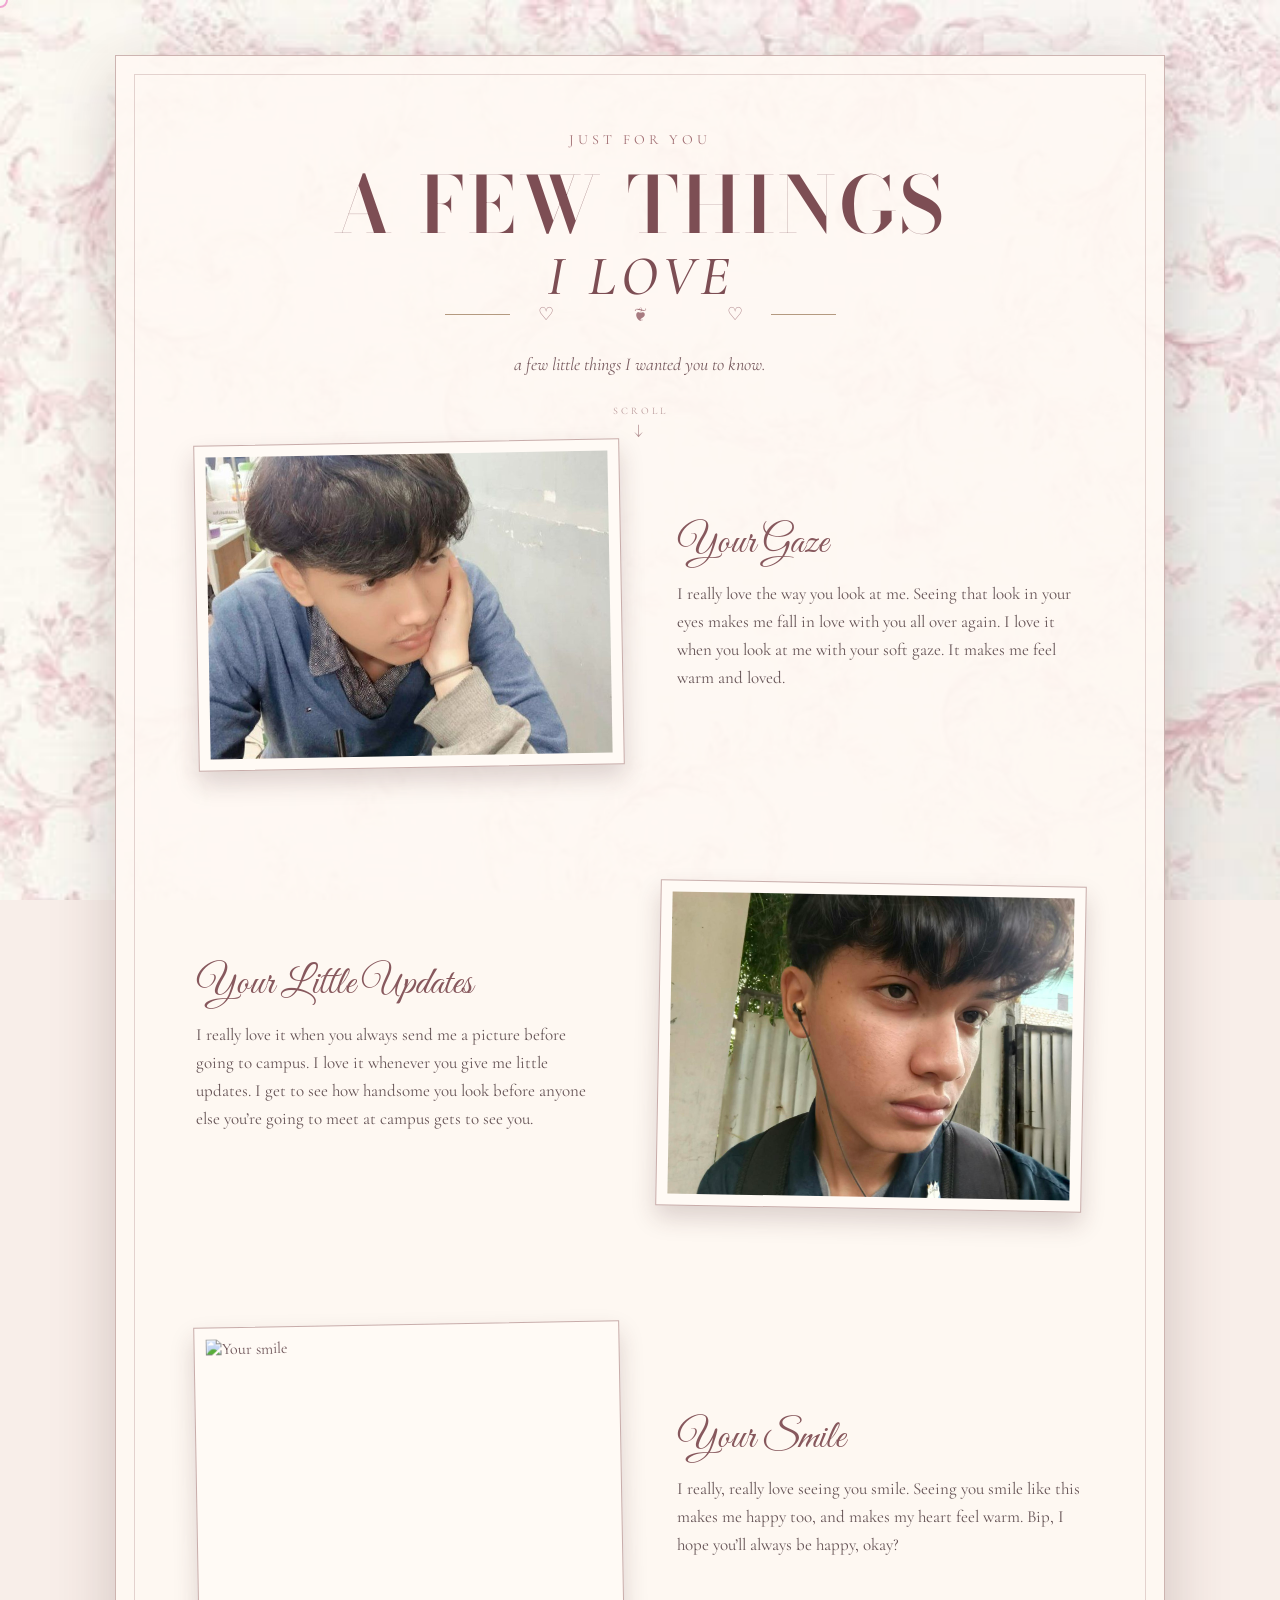
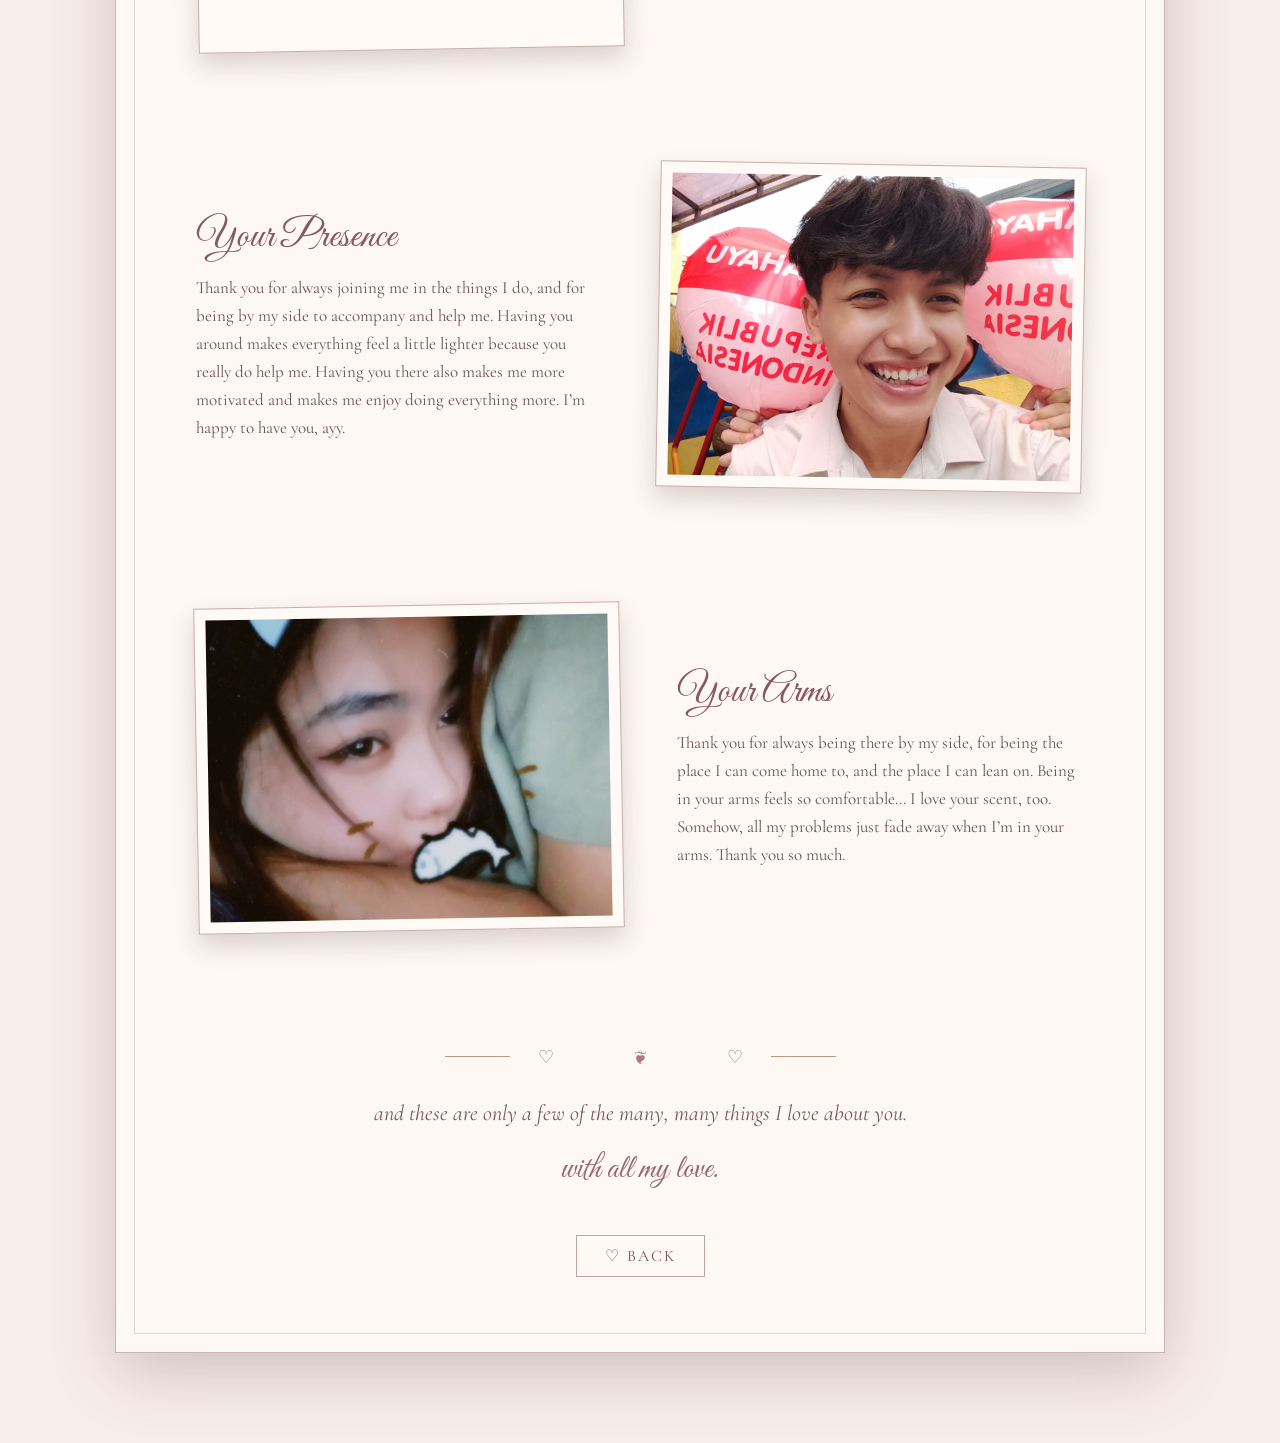
==== page2.html @ ce4d96d6 "Add files via upload" ====
<!DOCTYPE html>
<html lang="en">
<head>
    <meta charset="UTF-8">
    <meta name="viewport" content="width=device-width, initial-scale=1.0">

    <title>A Few Things I Love</title>

    <link rel="preconnect" href="https://fonts.googleapis.com">
    <link rel="preconnect" href="https://fonts.gstatic.com" crossorigin>

   <link href="https://fonts.googleapis.com/css2?family=Bodoni+Moda:opsz,wght@6..96,500;6..96,600;6..96,700&family=Cormorant+Garamond:ital,wght@0,400;0,500;1,400;1,500&family=Great+Vibes&display=swap" rel="stylesheet">

    <link rel="stylesheet" href="style.css">
</head>

<body class="page2-body">

    <div class="custom-cursor"></div>

    <main class="page2">

        <div class="page2-card">

            <header class="page2-header">

                <p class="eyebrow">
                    JUST FOR YOU
                </p>

                <h1>
                    A FEW THINGS
                    <span>I LOVE</span>
                </h1>

                <div class="divider">
                    <span>♡</span>
                    <span></span>
                    <span>❦</span>
                    <span></span>
                    <span>♡</span>
                </div>

                <p class="intro">
                    a few little things I wanted you to know.
                </p>

                <div class="scroll-hint">
                    <span>SCROLL</span>
                    <span>↓</span>
                </div>

            </header>


            <!-- 1 -->

            <section class="love-item">

                <div class="photo-box">
                    <img src="lookatme.jpg" alt="Look at me">
                </div>

                <div class="love-text">

                    <h2>
                        Your Gaze
                    </h2>

                    <p>
                        I really love the way you look at me. Seeing that look in your eyes makes me fall in love with you all over again. I love it when you look at me with your soft gaze. It makes me feel warm and loved.
                    </p>

                </div>

            </section>


            <!-- 2 -->

            <section class="love-item reverse">

                <div class="photo-box">
                    <img src="beforecampus.jpg" alt="Before campus">
                </div>

                <div class="love-text">

                    <h2>
                        Your Little Updates
                    </h2>

                    <p>
                        I really love it when you always send me a picture before going to campus. I love it whenever you give me little updates. I get to see how handsome you look before anyone else you’re going to meet at campus gets to see you.
                    </p>

                </div>

            </section>


            <!-- 3 -->

            <section class="love-item">

                <div class="photo-box">
                    <img src="smile.jpg" alt="Your smile">
                </div>

                <div class="love-text">

                    <h2>
                        Your Smile
                    </h2>

                    <p>
                        I really, really love seeing you smile. Seeing you smile like this makes me happy too, and makes my heart feel warm. Bip, I hope you’ll always be happy, okay?
                    </p>

                </div>

            </section>


            <!-- 4 -->

            <section class="love-item reverse">

                <div class="photo-box">
                    <img src="wme.jpg" alt="With me">
                </div>

                <div class="love-text">

                    <h2>
                        Your Presence
                    </h2>

                    <p>
                        Thank you for always joining me in the things I do, and for being by my side to accompany and help me. Having you around makes everything feel a little lighter because you really do help me. Having you there also makes me more motivated and makes me enjoy doing everything more. I’m happy to have you, ayy.
                    </p>

                </div>

            </section>


            <!-- 5 -->

            <section class="love-item">

                <div class="photo-box">
                    <img src="hugme.jpg" alt="Hug me">
                </div>

                <div class="love-text">

                    <h2>
                        Your Arms
                    </h2>

                    <p>
                        Thank you for always being there by my side, for being the place I can come home to, and the place I can lean on. Being in your arms feels so comfortable... I love your scent, too. Somehow, all my problems just fade away when I’m in your arms. Thank you so much.
                    </p>

                </div>

            </section>


            <!-- END -->

            <section class="ending">

                <div class="divider">
                    <span>♡</span>
                    <span></span>
                    <span>❦</span>
                    <span></span>
                    <span>♡</span>
                </div>

                <p>
                    and these are only a few of the many, many things I love about you.
                </p>

                <span class="signature">
                    with all my love.
                </span>

            </section>


            <div class="back-area">
                <a href="page1.html" id="backButton">
                    ♡ BACK
                </a>
            </div>

        </div>

    </main>


    <audio id="backgroundMusic" loop>
        <source src="la-vie-en-rose.mp3" type="audio/mpeg">
    </audio>

    <audio id="clickSound" preload="auto">
        <source src="clicksound.mp3" type="audio/mpeg">
    </audio>


    <script src="script.js"></script>

</body>
</html>
---- style.css ----
/* =========================================
   RESET
========================================= */

* {
    margin: 0;
    padding: 0;
    box-sizing: border-box;
}


/* =========================================
   HTML & BODY
========================================= */

html,
body {
    width: 100%;
    height: 100%;
}

body {
    font-family: "Cormorant Garamond", serif;

    color: #59413b;

    overflow: hidden;

    /* Custom cursor */
    cursor: none;
}


/* =========================================
   MAIN PAGE
========================================= */

.page {
    width: 100%;
    height: 100vh;

    min-height: 650px;

    position: relative;

    display: flex;
    align-items: center;
    justify-content: center;

    overflow: hidden;

    /*
       BACKGROUND UTAMA
       File: background1.jpg
    */

    background-image:
        linear-gradient(
            rgba(255, 245, 245, 0.12),
            rgba(255, 245, 245, 0.12)
        ),
        url("background1.jpg");

    background-size: cover;
    background-position: center;
    background-repeat: no-repeat;
}


/* =========================================
   SOFT OVERLAY
========================================= */

.page::before {
    content: "";

    position: absolute;
    inset: 0;

    background:
        rgba(255, 245, 245, 0.12);

    pointer-events: none;

    z-index: 0;
}

/* =========================================
   MAIN ROMANCE FRAME
========================================= */

.romance-frame {
    width: min(850px, 86vw);

    height: min(600px, 82vh);

    min-height: 500px;

    position: relative;

    display: flex;

    flex-direction: column;

    align-items: center;

    justify-content: space-between;

    padding: 60px 70px 40px;

    /*
       Ivory paper effect
    */

    background:
        rgba(255, 252, 247, 0.93);

    border: 1px solid #a88a70;

    outline:
        1px solid rgba(168, 138, 112, 0.55);

    outline-offset: -12px;

    box-shadow:
        0 18px 50px rgba(99, 66, 66, 0.22);

    z-index: 5;
}


/* =========================================
   INNER FRAME
========================================= */

.romance-frame::before {
    content: "";

    position: absolute;

    top: 24px;
    left: 24px;
    right: 24px;
    bottom: 24px;

    border:
        1px solid rgba(168, 138, 112, 0.35);

    pointer-events: none;
}


/* =========================================
   CORNER ORNAMENTS
========================================= */

.corner {
    position: absolute;

    color: #8f7066;

    font-size: 50px;

    opacity: 0.8;

    z-index: 5;
}

.top-left {
    top: 3px;
    left: 12px;
}

.top-right {
    top: 3px;
    right: 12px;

    transform: scaleX(-1);
}

.bottom-left {
    bottom: 3px;
    left: 12px;

    transform: scaleY(-1);
}

.bottom-right {
    bottom: 3px;
    right: 12px;

    transform: rotate(180deg);
}


/* =========================================
   TOP ORNAMENT
========================================= */

.ornament {
    display: flex;

    align-items: center;

    gap: 10px;

    color: #9d806c;

    font-size: 17px;

    z-index: 3;
}

.line {
    width: 55px;

    height: 1px;

    background: #b49a80;
}


/* =========================================
   OPENING CONTENT
========================================= */

.opening-content {
    text-align: center;

    display: flex;

    flex-direction: column;

    align-items: center;

    z-index: 3;
}


/* =========================================
   JUST FOR YOU
========================================= */

.eyebrow {
    margin-bottom: 20px;

    font-size: 14px;

    text-transform: uppercase;

    letter-spacing: 4px;

    color: #92756c;
}


/* =========================================
   MAIN TITLE
========================================= */

h1 {
    font-size: clamp(42px, 6vw, 70px);

    line-height: 0.95;

    font-weight: 500;

    letter-spacing: 4px;

    color: #563f3b;
}

h1 span {
    display: inline-block;

    margin-top: 8px;

    font-size: 0.65em;

    font-weight: 600;

    letter-spacing: 5px;

    color: #7e4e54;
}


/* =========================================
   DIVIDER
========================================= */

.divider {
    display: flex;

    align-items: center;

    margin: 25px 0 15px;

    color: #9d806c;
}

.divider::before,
.divider::after {
    content: "";

    width: 65px;

    height: 1px;

    background: #b49a80;
}

.divider span {
    margin: 0 12px;

    font-size: 18px;
}


/* =========================================
   DEDICATION
========================================= */

.dedication {
    font-family: "Great Vibes", cursive;

    font-size: 32px;

    color: #9a5d67;

    margin-bottom: 10px;
}


/* =========================================
   MESSAGE
========================================= */

.message {
    font-size: 18px;

    line-height: 1.6;

    letter-spacing: 1px;

    color: #654e48;
}


/* =========================================
   OPEN BUTTON
========================================= */

#openButton {
    margin-top: 32px;

    padding: 13px 30px;

    font-family: "Cormorant Garamond", serif;

    font-size: 15px;

    letter-spacing: 4px;

    color: #704c4d;

    background:
        rgba(255, 250, 245, 0.95);

    border:
        1px solid #a88969;

    cursor: none;

    transition:
        transform 0.3s ease,
        background 0.3s ease,
        letter-spacing 0.3s ease,
        box-shadow 0.3s ease;
}

#openButton:hover {
    background: #fffdf9;

    transform: translateY(-3px);

    letter-spacing: 5px;

    box-shadow:
        0 8px 20px rgba(112, 76, 77, 0.16);
}

#openButton:active {
    transform: translateY(0);
}


/* =========================================
   BOTTOM TEXT
========================================= */

.bottom-text {
    display: flex;

    align-items: center;

    gap: 15px;

    color: #9f816c;

    opacity: 0.85;

    z-index: 3;
}

.bottom-text p {
    font-size: 11px;

    text-transform: uppercase;

    letter-spacing: 3px;
}

.bottom-text span {
    font-size: 18px;
}


/* =========================================
   CUSTOM WHITE CURSOR
========================================= */

.custom-cursor {
    position: fixed;

    width: 11px;
    height: 11px;

    background: #ffffff;

    border-radius: 50%;

    border:
        1px solid rgba(255, 255, 255, 0.95);

    box-shadow:
        0 0 6px rgba(255, 255, 255, 1),
        0 0 13px rgba(255, 220, 230, 0.9);

    pointer-events: none;

    transform:
        translate(-50%, -50%);

    z-index: 9999;
}


/* =========================================
   CURSOR SPARKLE
========================================= */

.cursor-sparkle {
    position: fixed;

    pointer-events: none;

    color: #ffffff;

    font-size: 13px;

    z-index: 9998;

    transform:
        translate(-50%, -50%);

    animation:
        sparkleFade 0.7s ease-out forwards;
}


@keyframes sparkleFade {

    0% {
        opacity: 0;

        transform:
            translate(-50%, -50%)
            scale(0.3)
            rotate(0deg);
    }

    25% {
        opacity: 1;
    }

    100% {
        opacity: 0;

        transform:
            translate(
                calc(-50% + var(--sparkle-x)),
                calc(-50% + var(--sparkle-y))
            )
            scale(1.4)
            rotate(45deg);
    }
}


/* =========================================
   MOBILE
========================================= */

@media (max-width: 600px) {

    body {
        cursor: auto;
    }

    .custom-cursor,
    .cursor-sparkle {
        display: none;
    }


    .page {
        min-height: 600px;
    }


    .romance-frame {
        width: 90vw;

        height: 78vh;

        min-height: 500px;

        padding:
            50px 25px 35px;
    }


    .romance-frame::before {
        top: 18px;
        left: 18px;
        right: 18px;
        bottom: 18px;
    }


    .corner {
        font-size: 35px;
    }


    .branch {
        transform: scale(0.7);
    }


    .line {
        width: 30px;
    }


    .eyebrow {
        font-size: 10px;

        letter-spacing: 3px;
    }


    h1 {
        font-size: 40px;
    }


    h1 span {
        font-size: 0.62em;

        letter-spacing: 3px;
    }


    .dedication {
        font-size: 27px;
    }


    .message {
        font-size: 16px;
    }


    #openButton {
        padding: 12px 23px;
    }
}


/* ==============================
   PAGE 2
============================== */

.page2-body {
    min-height: 100vh;

    overflow-x: hidden;
    overflow-y: auto;
}

.page2 {
    min-height: 100vh;

    display: flex;
    justify-content: center;

    padding: 55px 20px 90px;
}

.page2-card {
    width: min(1050px, 94vw);

    background: rgba(255, 249, 244, 0.92);

    border: 1px solid rgba(145, 96, 96, 0.45);

    box-shadow:
        0 20px 60px rgba(67, 36, 38, 0.22);

    padding: 75px 80px;

    position: relative;
}

.page2-card::before {
    content: "";

    position: absolute;

    inset: 18px;

    border: 1px solid rgba(145, 96, 96, 0.25);

    pointer-events: none;
}

/* ==========================================
   PAGE 2 TITLE — FINAL
========================================== */

body {
    font-family: "Cormorant Garamond", serif;

    color: #6f565a;

    background:
        url("background1.jpg")
        center center / cover
        fixed no-repeat;

    background-color: #f8eee9;
}

.page2-header {
    width: 100%;
    text-align: center;
    margin-left: auto;
    margin-right: auto;
}

.page2-header .eyebrow {
    text-align: center;
    color: #a16e73;
}

.page2-header h1 {
    width: 100%;
    margin: 0 auto;

    font-family: "Bodoni Moda", serif;
    font-size: clamp(48px, 7vw, 78px);
    font-weight: 600;

    line-height: 0.95;
    letter-spacing: 3px;
    text-transform: uppercase;

    text-align: center;

    /* SATU WARNA */
    color: #7d4e54 !important;
}

.page2-header h1 span {
    display: block;
    width: 100%;

    margin: 8px auto 0;

    font-family: "Cormorant Garamond", serif;
    font-size: clamp(38px, 5vw, 56px);
    font-weight: 500;
    font-style: italic;

    letter-spacing: 5px;
    text-transform: uppercase;

    text-align: center;

    /* WARNA SAMA */
    color: #7d4e54 !important;
}

.page2-header .divider {
    display: flex;
    justify-content: center;
    align-items: center;

    width: 100%;
    margin-left: auto;
    margin-right: auto;
}

.page2-header .intro {
    width: 100%;
    text-align: center;
    margin-left: auto;
    margin-right: auto;
}

.page2-header .scroll-hint {
    width: 100%;
    text-align: center;
    align-items: center;
}

.intro {
    font-family: "Cormorant Garamond", serif;

    font-size: 18px;

    font-style: italic;

    color: #795c60;
}

.scroll-hint {
    margin-top: 30px;

    display: flex;
    flex-direction: column;
    align-items: center;

    font-family: "Cormorant Garamond", serif;

    font-size: 10px;

    letter-spacing: 3px;

    color: #9b7074;

    opacity: 0.7;
}

.scroll-hint span:last-child {
    font-size: 21px;

    animation: scrollDown 1.5s ease-in-out infinite;
}

@keyframes scrollDown {
    0%, 100% {
        transform: translateY(0);
        opacity: 0.4;
    }

    50% {
        transform: translateY(7px);
        opacity: 1;
    }
}


/* ==============================
   LOVE ITEMS
============================== */

.love-item {
    width: 100%;

    display: flex;

    align-items: center;

    gap: 55px;

    margin-bottom: 115px;

    position: relative;

    z-index: 2;
}

.love-item.reverse {
    flex-direction: row-reverse;
}

.photo-box {
    width: 48%;

    flex-shrink: 0;

    padding: 11px;

    background: #fffaf5;

    border: 1px solid rgba(145, 96, 96, 0.5);

    box-shadow:
        0 12px 25px rgba(67, 36, 38, 0.18);

    transform: rotate(-1deg);

    transition: 0.4s ease;
}

.reverse .photo-box {
    transform: rotate(1deg);
}

.photo-box:hover {
    transform: rotate(0deg) translateY(-4px);
}

.photo-box img {
    width: 100%;

    display: block;

    aspect-ratio: 4 / 3;

    object-fit: cover;
}

.love-text {
    flex: 1;
}

.love-text h2 {
    font-family: "Great Vibes", cursive;

    font-size: 40px;

    font-weight: 400;

    color: #87585d;

    margin-bottom: 12px;
}

.love-text p {
    font-family: "Cormorant Garamond", serif;

    font-size: 17px;

    line-height: 1.65;

    color: #665456;
}


/* ==============================
   ENDING
============================== */

/* divider */

.divider {
    width: 100%;

    display: flex;
    align-items: center;
    justify-content: center;

    gap: 16px;

    margin: 0 auto 28px;

    text-align: center;
}

.divider::before
.divider::after {
    content: "";

    width: 55px;
    height: 1px;

    background: #b99195;

    flex: 0 0 55px;
}

.divider span {
    color: #a77b80;
}


.ending {
    max-width: 720px;

    margin: 20px auto 0;

    text-align: center;

    position: relative;
    z-index: 2;
}

.ending p {
    font-family: "Cormorant Garamond", serif;

    font-size: 22px;

    line-height: 1.6;

    font-style: italic;

    color: #76585b;
}

.signature {
    display: block;

    margin-top: 18px;

    font-family: "Great Vibes", cursive;

    font-size: 33px;

    color: #96676b;
}

.back-area {
    text-align: center;

    margin-top: 45px;

    position: relative;
    z-index: 3;
}

#backButton {
    display: inline-block;

    padding: 10px 28px;

    border: 1px solid rgba(137, 93, 88, 0.55);

    background: rgba(255, 250, 245, 0.85);

    text-decoration: none;

    font-family: "Cormorant Garamond", serif;

    font-size: 16px;

    letter-spacing: 2px;

    color: #795357;

    transition: 0.3s ease;
}

#backButton:hover {
    background: #f0d7d5;

    transform: translateY(-2px);
}


/* ==============================
   MOBILE
============================== */

@media (max-width: 800px) {

    .page1 {
        padding: 15px;
    }

    .page1-card {
        min-height: 620px;

        padding: 55px 30px;
    }

    .page2 {
        padding: 15px 10px 60px;
    }

    .page2-card {
        padding: 55px 35px;
    }

    .love-item,
    .love-item.reverse {
        flex-direction: column;

        gap: 30px;

        margin-bottom: 85px;
    }

    .photo-box {
        width: 78%;
    }

    .love-text {
        width: 85%;

        text-align: center;
    }

    .love-text h2 {
        text-align: center;
    }

    .love-text p {
        text-align: center;
    }
}

@media (max-width: 600px) {

    .page1 {
        padding: 8px;
    }

    .page1-card {
        width: 96vw;

        min-height: 600px;

        padding: 50px 20px;
    }

    .page1-card::before {
        inset: 10px;
    }

    .page1 h1 {
        font-size: 55px;
    }

    .page1 h1 span {
        font-size: 29px;

        letter-spacing: 1px;
    }

    .message {
        font-size: 17px;
    }

    .page2 {
        padding: 8px 6px 50px;
    }

    .page2-card {
        width: 98vw;

        padding: 50px 20px;
    }

    .page2-card::before {
        inset: 10px;
    }

    .page2-header h1 {
        font-size: 53px;
    }

    .page2-header h1 span {
        font-size: 29px;

        letter-spacing: 1px;
    }

    .photo-box {
        width: 100%;
    }

    .love-text {
        width: 100%;
    }

    .love-text h2 {
        font-size: 34px;
    }

    .love-text p {
        font-size: 15.5px;
    }

    .ending p {
        font-size: 19px;
    }

    .signature {
        font-size: 29px;
    }
}

/* ==========================================
   CUTE CUSTOM CURSOR
========================================== */

* {
    cursor: none !important;
}

.custom-cursor {
    position: fixed;

    width: 16px;
    height: 16px;

    border: 2px solid #f0a5d1;

    background: rgba(255, 255, 255, 0.18);

    border-radius: 50%;

    pointer-events: none;

    z-index: 99999;

    transform: translate(-50%, -50%);

    box-shadow:
        0 0 8px rgba(255, 245, 240, 0.9),
        0 0 16px rgba(255, 220, 220, 0.55);

    transition:
        width 0.15s ease,
        height 0.15s ease,
        background 0.15s ease;
}

.custom-cursor::before {
    content: "✦";

    position: absolute;

    top: -13px;
    left: 8px;

    font-size: 10px;

    color: #fb8ece;

    text-shadow:
        0 0 7px rgba(255, 255, 255, 1);
}


/* sparkle trail */

.cursor-sparkle {
    position: fixed;

    width: 5px;
    height: 5px;

    pointer-events: none;

    z-index: 99998;

    color: #f97fca;

    font-size: 9px;

    line-height: 1;

    transform: translate(-50%, -50%);

    animation: sparkleFade 0.7s ease-out forwards;

    text-shadow:
        0 0 7px white,
        0 0 12px #f5d7d7;
}


@keyframes sparkleFade {

    0% {
        opacity: 1;
        transform:
            translate(-50%, -50%)
            scale(1);
    }

    100% {
        opacity: 0;

        transform:
            translate(-50%, -75%)
            scale(0.2);
    }

}


/* cursor membesar saat hover tombol/link */

button:hover ~ .custom-cursor,
a:hover ~ .custom-cursor {
    width: 21px;
    height: 21px;
}
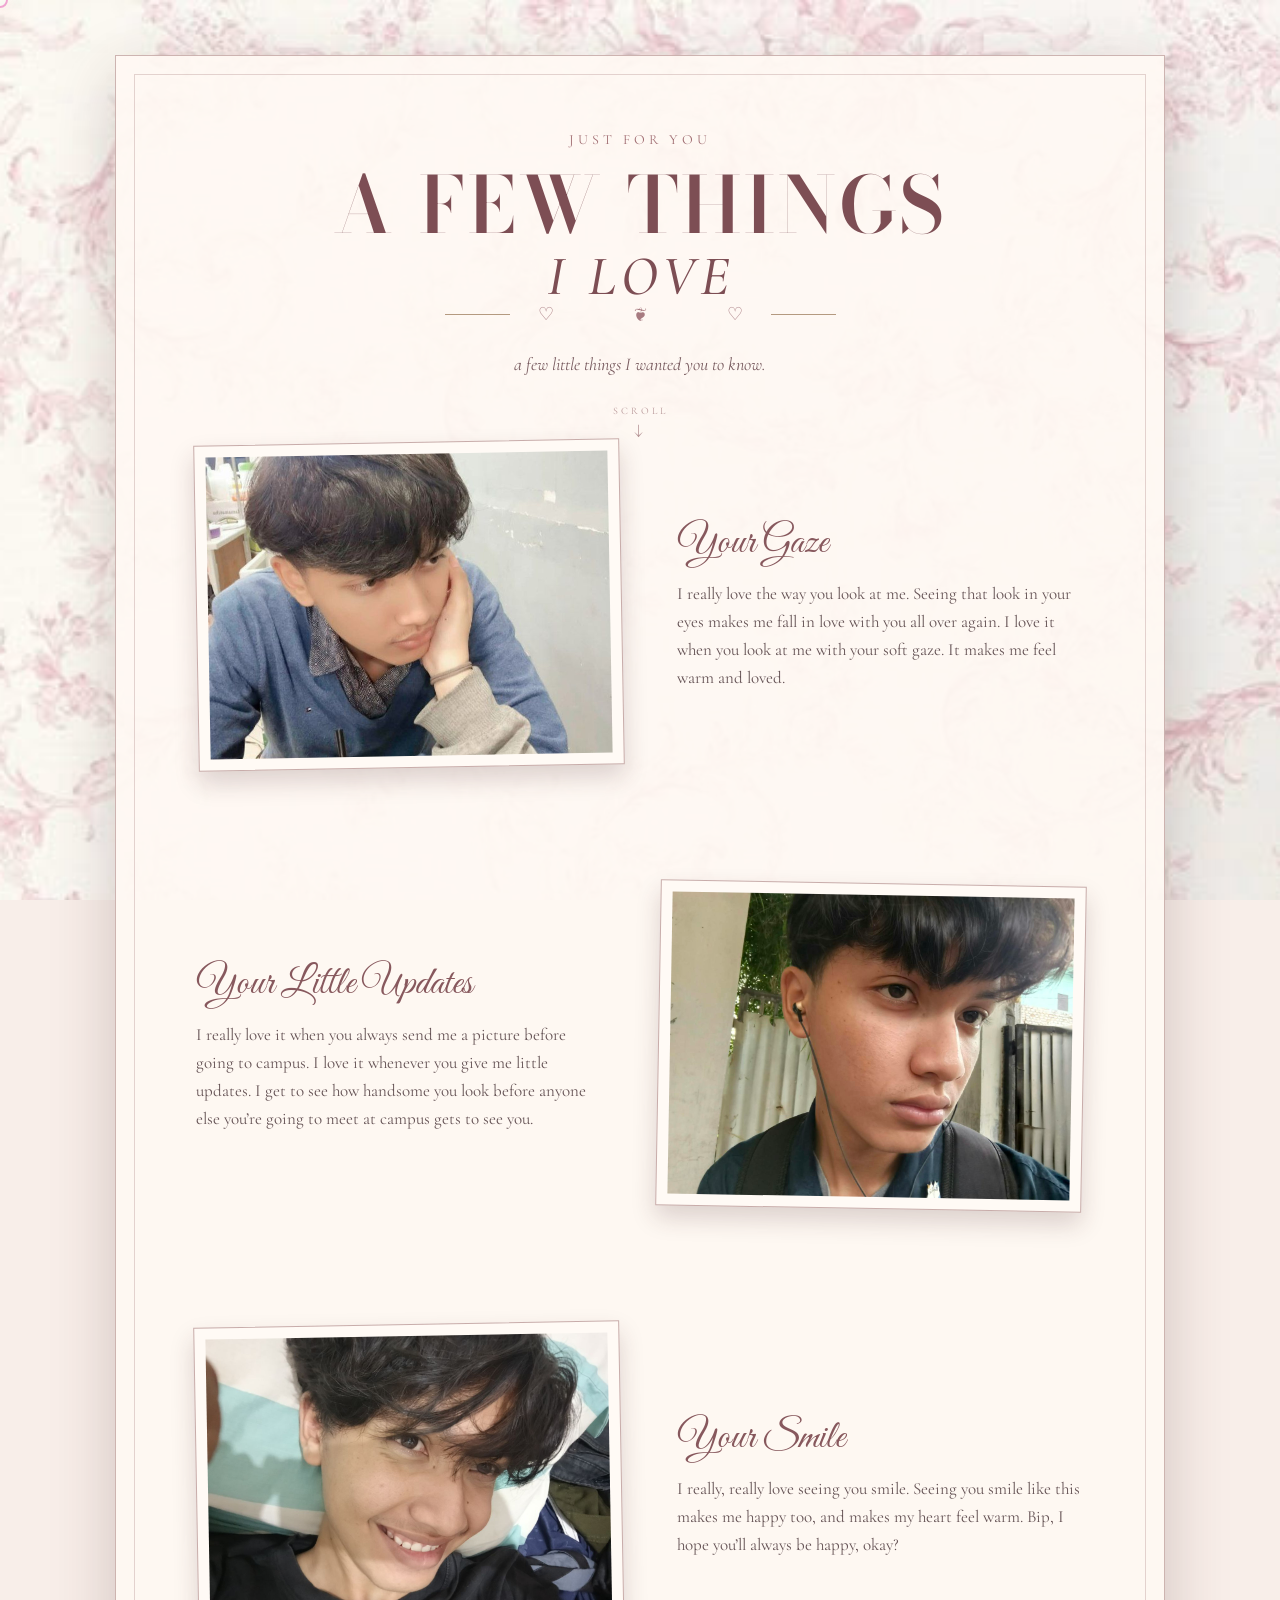
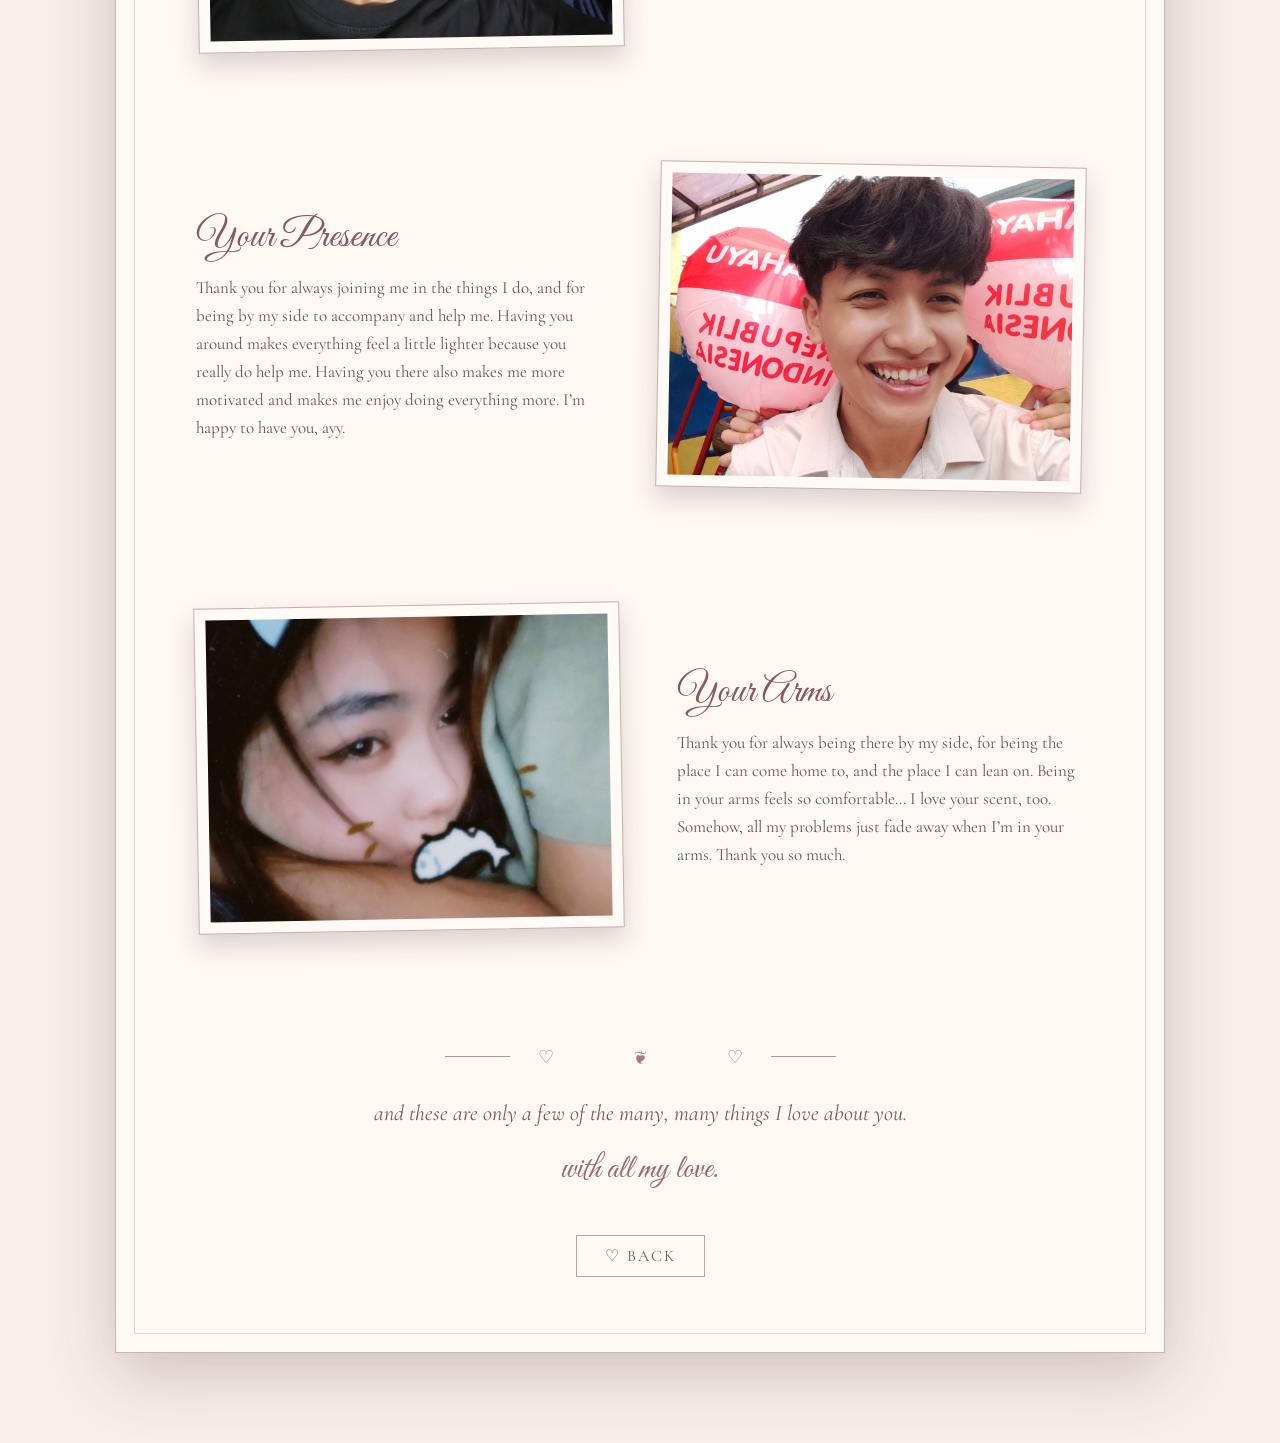
==== commit 7c5d6576: "Update page2.html" ====
--- a/page2.html
+++ b/page2.html
@@ -104,7 +104,7 @@
             <section class="love-item">
 
                 <div class="photo-box">
-                    <img src="smile.jpg" alt="Your smile">
+                    <img src="Smile.jpg" alt="Your smile">
                 </div>
 
                 <div class="love-text">
@@ -214,4 +214,4 @@
     <script src="script.js"></script>
 
 </body>
-</html>+</html>
